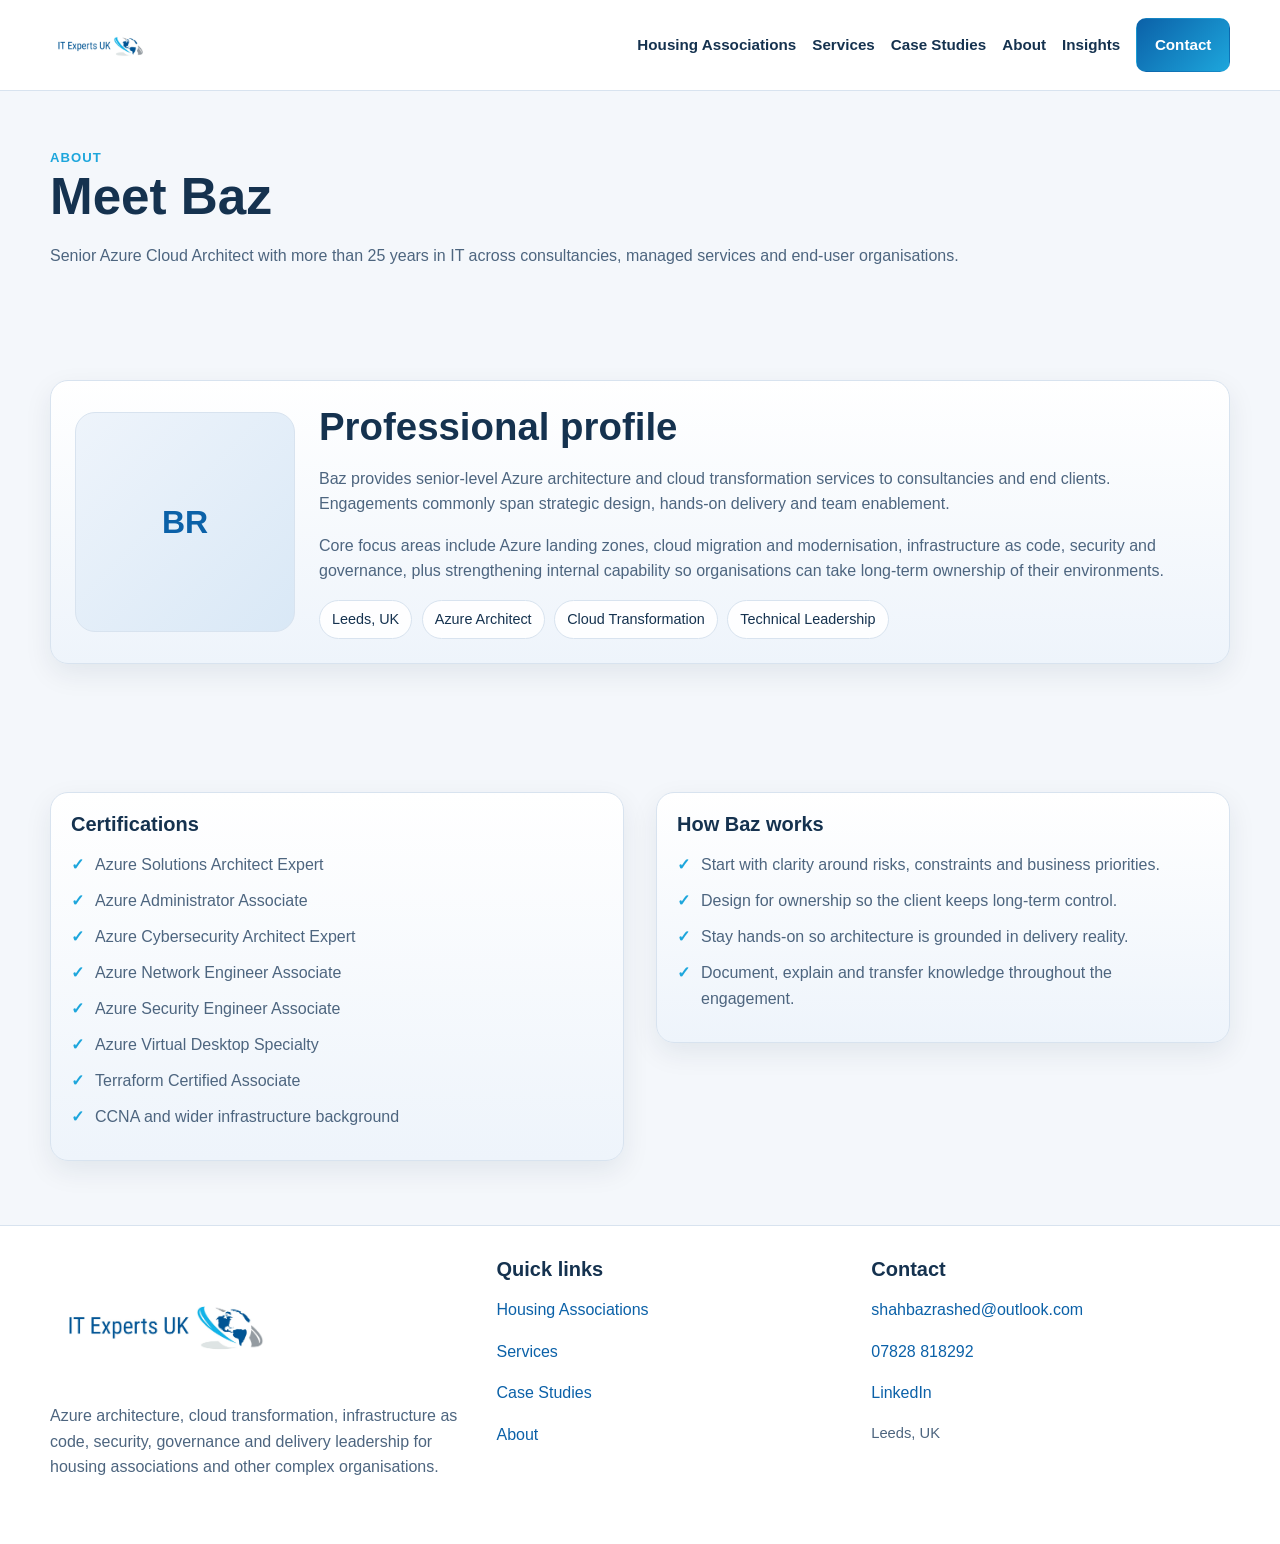
==== about.html @ 953fef05 "first commit" ====
<!DOCTYPE html><html lang="en"><head><meta charset="UTF-8"><meta name="viewport" content="width=device-width, initial-scale=1.0"><title>About | IT Experts UK Ltd</title><link rel="stylesheet" href="styles.css"></head><body>
<header class="header">
  <div class="container nav">
    <a class="logo" href="index.html" aria-label="IT Experts UK Ltd home">
      <img src="assets/logo.jpg" alt="IT Experts UK Ltd logo">
    </a>
    <nav class="nav-links">
      <a href="housing.html">Housing Associations</a>
      <a href="services.html">Services</a>
      <a href="case-studies.html">Case Studies</a>
      <a href="about.html">About</a>
      <a href="insights.html">Insights</a>
      <a href="contact.html" class="btn btn-primary">Contact</a>
    </nav>
  </div>
</header>
<section class="page-hero"><div class="container"><div class="kicker">About</div><h1>Meet Baz</h1><p>Senior Azure Cloud Architect with more than 25 years in IT across consultancies, managed services and end-user organisations.</p></div></section>
<section class="section"><div class="container profile-card"><div class="profile-wrap"><div class="profile-photo placeholder">BR</div><div><h2>Professional profile</h2><p>Baz provides senior-level Azure architecture and cloud transformation services to consultancies and end clients. Engagements commonly span strategic design, hands-on delivery and team enablement.</p><p>Core focus areas include Azure landing zones, cloud migration and modernisation, infrastructure as code, security and governance, plus strengthening internal capability so organisations can take long-term ownership of their environments.</p><div class="badges"><span class="badge">Leeds, UK</span><span class="badge">Azure Architect</span><span class="badge">Cloud Transformation</span><span class="badge">Technical Leadership</span></div></div></div></div></section>
<section class="section"><div class="container split"><div class="card"><h3>Certifications</h3><ul class="list-check"><li>Azure Solutions Architect Expert</li><li>Azure Administrator Associate</li><li>Azure Cybersecurity Architect Expert</li><li>Azure Network Engineer Associate</li><li>Azure Security Engineer Associate</li><li>Azure Virtual Desktop Specialty</li><li>Terraform Certified Associate</li><li>CCNA and wider infrastructure background</li></ul></div><div class="card"><h3>How Baz works</h3><ul class="list-check"><li>Start with clarity around risks, constraints and business priorities.</li><li>Design for ownership so the client keeps long-term control.</li><li>Stay hands-on so architecture is grounded in delivery reality.</li><li>Document, explain and transfer knowledge throughout the engagement.</li></ul></div></div></section>
<footer class="footer">
  <div class="container footer-grid">
    <div>
      <img src="assets/logo.jpg" alt="IT Experts UK Ltd logo" class="footer-logo">
      <p>Azure architecture, cloud transformation, infrastructure as code, security, governance and delivery leadership for housing associations and other complex organisations.</p>
    </div>
    <div>
      <h3>Quick links</h3>
      <p><a href="housing.html">Housing Associations</a></p>
      <p><a href="services.html">Services</a></p>
      <p><a href="case-studies.html">Case Studies</a></p>
      <p><a href="about.html">About</a></p>
    </div>
    <div>
      <h3>Contact</h3>
      <p><a href="mailto:shahbazrashed@outlook.com">shahbazrashed@outlook.com</a></p>
      <p><a href="tel:07828818292">07828 818292</a></p>
      <p><a href="https://www.linkedin.com/in/baz-it/" target="_blank" rel="noopener">LinkedIn</a></p>
      <p class="small">Leeds, UK</p>
    </div>
  </div>
</footer>
</body></html>
---- styles.css ----
:root {
  --bg: #f4f7fb;
  --panel: #ffffff;
  --panel-2: #eef4fb;
  --text: #15324f;
  --muted: #4d657f;
  --line: #d8e3ef;
  --brand: #0b61a8;
  --brand-2: #1da6dc;
  --accent: #94a0ad;
  --white: #ffffff;
  --max: 1180px;
  --shadow: 0 10px 28px rgba(15, 35, 58, .08);
}
* { box-sizing: border-box; }
html { scroll-behavior: smooth; }
body {
  margin: 0;
  font-family: Arial, Helvetica, sans-serif;
  color: var(--text);
  background: var(--bg);
  line-height: 1.6;
}
a { color: var(--brand); text-decoration: none; }
a:hover { text-decoration: underline; }
img { max-width: 100%; display: block; }
.container { width: min(var(--max), calc(100% - 2rem)); margin: 0 auto; }
.header {
  position: sticky; top: 0; z-index: 50;
  background: rgba(255,255,255,0.96);
  backdrop-filter: blur(10px);
  border-bottom: 1px solid var(--line);
}
.nav { display: flex; align-items: center; justify-content: space-between; gap: 1rem; padding: 1rem 0; }
.logo img { height: 58px; width: auto; }
.nav-links { display: flex; flex-wrap: wrap; gap: 1rem; align-items: center; }
.nav-links a { color: var(--text); font-size: .95rem; font-weight: 600; }
.btn {
  display: inline-block; padding: .85rem 1.1rem; border-radius: 10px;
  border: 1px solid transparent; font-weight: 700; transition: .2s ease;
}
.btn-primary { background: linear-gradient(135deg, var(--brand), var(--brand-2)); color: var(--white) !important; }
.btn-primary:hover { text-decoration: none; transform: translateY(-1px); }
.btn-secondary { border-color: var(--line); color: var(--text); background: #fff; }
.btn-secondary:hover { text-decoration: none; background: var(--panel-2); }
.hero { padding: 4.5rem 0 3rem; }
.hero-grid { display: grid; grid-template-columns: 1.25fr .95fr; gap: 2rem; align-items: center; }
.kicker { color: var(--brand-2); text-transform: uppercase; letter-spacing: .08em; font-size: .82rem; font-weight: 700; }
h1, h2, h3 { line-height: 1.15; margin: 0 0 1rem; }
h1 { font-size: clamp(2.2rem, 4vw, 4rem); }
h2 { font-size: clamp(1.8rem, 3vw, 2.8rem); }
h3 { font-size: 1.25rem; }
p { margin: 0 0 1rem; color: var(--muted); }
.hero-card, .card, .stat, .cta-panel, .quote, .timeline-item, .insight-card, .contact-card, .profile-card {
  background: linear-gradient(180deg, var(--panel) 0%, var(--panel-2) 100%);
  border: 1px solid var(--line);
  border-radius: 18px;
  box-shadow: var(--shadow);
}
.hero-card, .profile-card { padding: 1.5rem; }
.hero-card ul { margin: 0; padding-left: 1rem; color: var(--muted); }
.section { padding: 4rem 0; }
.section-tight { padding: 2.2rem 0; }
.grid-2 { display: grid; grid-template-columns: repeat(2, 1fr); gap: 1.25rem; }
.grid-3 { display: grid; grid-template-columns: repeat(3, 1fr); gap: 1.25rem; }
.grid-4 { display: grid; grid-template-columns: repeat(4, 1fr); gap: 1rem; }
.card, .stat, .insight-card, .contact-card, .timeline-item { padding: 1.25rem; }
.stat strong { display: block; font-size: 2rem; color: var(--brand); }
.badges { display: flex; flex-wrap: wrap; gap: .6rem; margin-top: 1rem; }
.badge {
  border: 1px solid var(--line); border-radius: 999px; padding: .45rem .75rem;
  color: var(--text); background: rgba(255,255,255,.9); font-size: .9rem;
}
.list-check { list-style: none; padding: 0; margin: 0; }
.list-check li { padding-left: 1.5rem; position: relative; margin: .65rem 0; color: var(--muted); }
.list-check li::before {
  content: "✓"; position: absolute; left: 0; top: 0; color: var(--brand-2); font-weight: 700;
}
.split { display: grid; grid-template-columns: 1fr 1fr; gap: 2rem; align-items: start; }
.cta-panel { padding: 2rem; }
.footer { border-top: 1px solid var(--line); padding: 2rem 0 3rem; background: #fff; }
.footer-grid { display: grid; grid-template-columns: 1.2fr 1fr 1fr; gap: 1rem; align-items:start; }
.footer-logo { max-width: 220px; margin-bottom: .75rem; }
.small { font-size: .92rem; color: var(--muted); }
.page-hero { padding: 3.5rem 0 2rem; }
.table-like { width: 100%; border-collapse: collapse; }
.table-like th, .table-like td { padding: .9rem; border-bottom: 1px solid var(--line); text-align: left; color: var(--muted); vertical-align: top; }
.table-like th { color: var(--text); }
.timeline { display: grid; gap: 1rem; }
.quote { padding: 1.5rem; font-size: 1.05rem; }
.callout { border-left: 4px solid var(--brand-2); padding-left: 1rem; }
.hero-actions { display: flex; flex-wrap: wrap; gap: .8rem; margin-top: 1rem; }
.note { color: var(--brand); font-weight: 700; }
.hero-logo-card { display:flex; align-items:center; justify-content:center; padding:1rem; }
.hero-logo-card img { width: 100%; border-radius: 18px; }
.profile-wrap { display:grid; grid-template-columns: 220px 1fr; gap: 1.5rem; align-items: center; }
.profile-photo {
  width: 220px; height: 220px; border-radius: 20px; object-fit: cover; border: 1px solid var(--line); background: linear-gradient(135deg,#eef4fb,#d9e8f6);
}
.profile-photo.placeholder { display:grid; place-items:center; color:var(--brand); font-size:2rem; font-weight:700; }
.contact-actions { display:flex; flex-wrap:wrap; gap:.8rem; margin-top:1rem; }
@media (max-width: 960px) {
  .hero-grid, .grid-4, .grid-3, .grid-2, .split, .footer-grid, .profile-wrap { grid-template-columns: 1fr; }
  .nav { align-items: flex-start; flex-direction: column; }
  .logo img { height: 50px; }
}
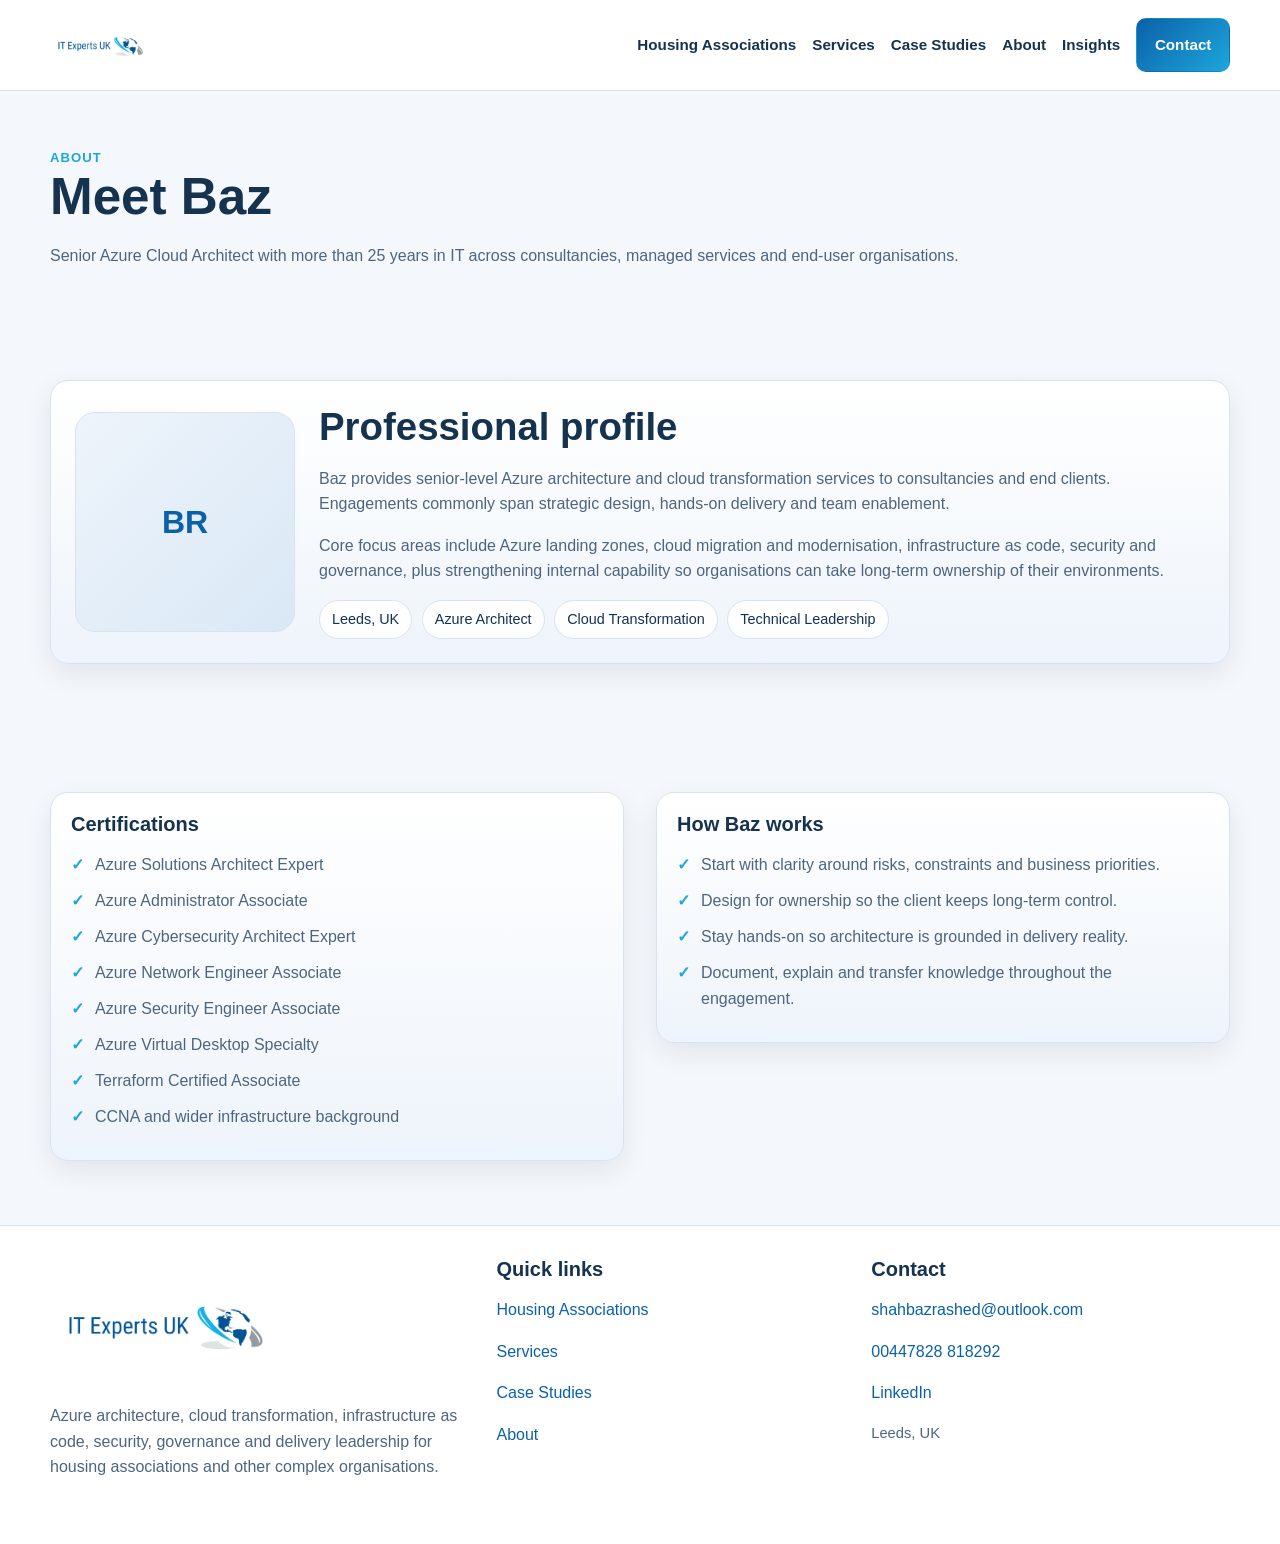
==== commit a0189329: "updated mobile number" ====
--- a/about.html
+++ b/about.html
@@ -33,7 +33,7 @@
     <div>
       <h3>Contact</h3>
       <p><a href="mailto:shahbazrashed@outlook.com">shahbazrashed@outlook.com</a></p>
-      <p><a href="tel:07828818292">07828 818292</a></p>
+      <p><a href="tel:00447828818292">00447828 818292</a></p>
       <p><a href="https://www.linkedin.com/in/baz-it/" target="_blank" rel="noopener">LinkedIn</a></p>
       <p class="small">Leeds, UK</p>
     </div>
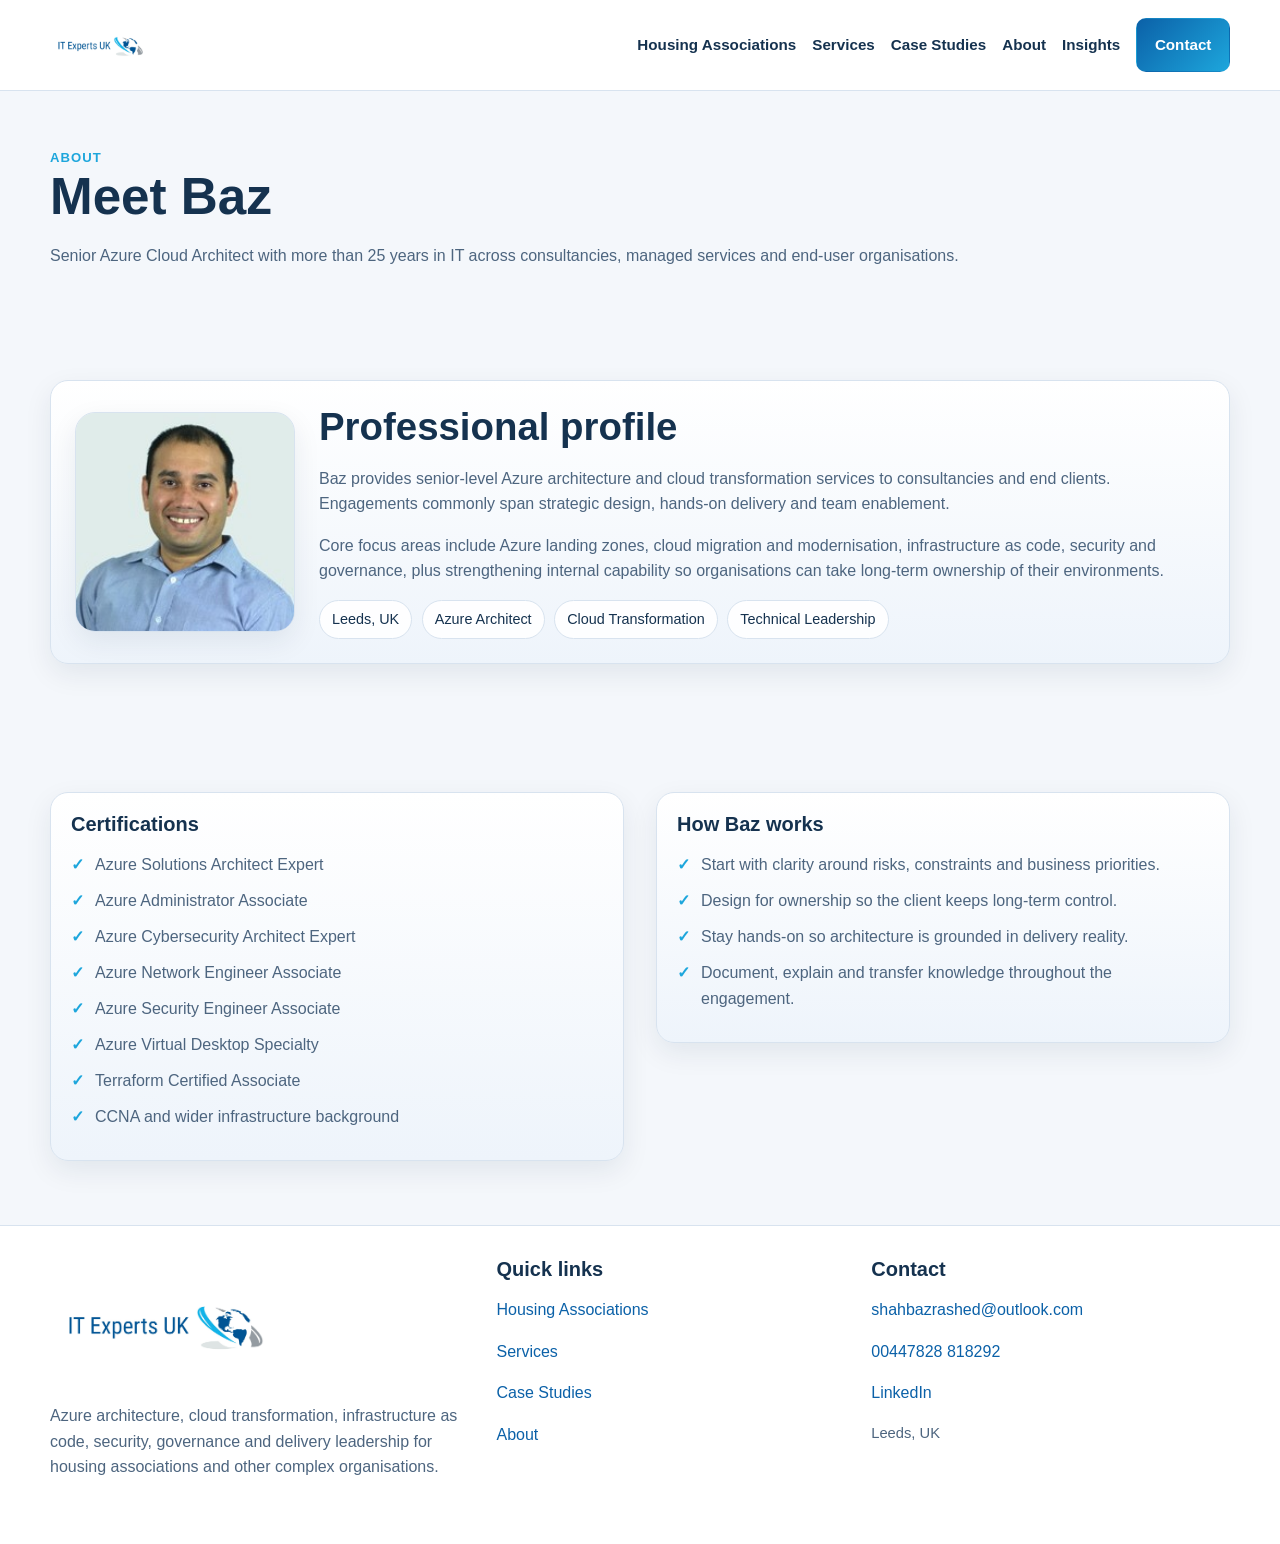
==== commit a9eceaa3: "updated css and about" ====
--- a/about.html
+++ b/about.html
@@ -1,4 +1,12 @@
-<!DOCTYPE html><html lang="en"><head><meta charset="UTF-8"><meta name="viewport" content="width=device-width, initial-scale=1.0"><title>About | IT Experts UK Ltd</title><link rel="stylesheet" href="styles.css"></head><body>
+<!DOCTYPE html>
+<html lang="en">
+<head>
+  <meta charset="UTF-8">
+  <meta name="viewport" content="width=device-width, initial-scale=1.0">
+  <title>About | IT Experts UK Ltd</title>
+  <link rel="stylesheet" href="styles.css">
+</head>
+<body>
 <header class="header">
   <div class="container nav">
     <a class="logo" href="index.html" aria-label="IT Experts UK Ltd home">
@@ -14,9 +22,63 @@
     </nav>
   </div>
 </header>
-<section class="page-hero"><div class="container"><div class="kicker">About</div><h1>Meet Baz</h1><p>Senior Azure Cloud Architect with more than 25 years in IT across consultancies, managed services and end-user organisations.</p></div></section>
-<section class="section"><div class="container profile-card"><div class="profile-wrap"><div class="profile-photo placeholder">BR</div><div><h2>Professional profile</h2><p>Baz provides senior-level Azure architecture and cloud transformation services to consultancies and end clients. Engagements commonly span strategic design, hands-on delivery and team enablement.</p><p>Core focus areas include Azure landing zones, cloud migration and modernisation, infrastructure as code, security and governance, plus strengthening internal capability so organisations can take long-term ownership of their environments.</p><div class="badges"><span class="badge">Leeds, UK</span><span class="badge">Azure Architect</span><span class="badge">Cloud Transformation</span><span class="badge">Technical Leadership</span></div></div></div></div></section>
-<section class="section"><div class="container split"><div class="card"><h3>Certifications</h3><ul class="list-check"><li>Azure Solutions Architect Expert</li><li>Azure Administrator Associate</li><li>Azure Cybersecurity Architect Expert</li><li>Azure Network Engineer Associate</li><li>Azure Security Engineer Associate</li><li>Azure Virtual Desktop Specialty</li><li>Terraform Certified Associate</li><li>CCNA and wider infrastructure background</li></ul></div><div class="card"><h3>How Baz works</h3><ul class="list-check"><li>Start with clarity around risks, constraints and business priorities.</li><li>Design for ownership so the client keeps long-term control.</li><li>Stay hands-on so architecture is grounded in delivery reality.</li><li>Document, explain and transfer knowledge throughout the engagement.</li></ul></div></div></section>
+
+<section class="page-hero">
+  <div class="container">
+    <div class="kicker">About</div>
+    <h1>Meet Baz</h1>
+    <p>Senior Azure Cloud Architect with more than 25 years in IT across consultancies, managed services and end-user organisations.</p>
+  </div>
+</section>
+
+<section class="section">
+  <div class="container profile-card">
+    <div class="profile-wrap">
+      <div class="profile-photo">
+        <img src="assets/baz.jpeg" alt="Baz - Senior Azure Cloud Architect">
+      </div>
+      <div>
+        <h2>Professional profile</h2>
+        <p>Baz provides senior-level Azure architecture and cloud transformation services to consultancies and end clients. Engagements commonly span strategic design, hands-on delivery and team enablement.</p>
+        <p>Core focus areas include Azure landing zones, cloud migration and modernisation, infrastructure as code, security and governance, plus strengthening internal capability so organisations can take long-term ownership of their environments.</p>
+        <div class="badges">
+          <span class="badge">Leeds, UK</span>
+          <span class="badge">Azure Architect</span>
+          <span class="badge">Cloud Transformation</span>
+          <span class="badge">Technical Leadership</span>
+        </div>
+      </div>
+    </div>
+  </div>
+</section>
+
+<section class="section">
+  <div class="container split">
+    <div class="card">
+      <h3>Certifications</h3>
+      <ul class="list-check">
+        <li>Azure Solutions Architect Expert</li>
+        <li>Azure Administrator Associate</li>
+        <li>Azure Cybersecurity Architect Expert</li>
+        <li>Azure Network Engineer Associate</li>
+        <li>Azure Security Engineer Associate</li>
+        <li>Azure Virtual Desktop Specialty</li>
+        <li>Terraform Certified Associate</li>
+        <li>CCNA and wider infrastructure background</li>
+      </ul>
+    </div>
+    <div class="card">
+      <h3>How Baz works</h3>
+      <ul class="list-check">
+        <li>Start with clarity around risks, constraints and business priorities.</li>
+        <li>Design for ownership so the client keeps long-term control.</li>
+        <li>Stay hands-on so architecture is grounded in delivery reality.</li>
+        <li>Document, explain and transfer knowledge throughout the engagement.</li>
+      </ul>
+    </div>
+  </div>
+</section>
+
 <footer class="footer">
   <div class="container footer-grid">
     <div>
@@ -39,4 +101,5 @@
     </div>
   </div>
 </footer>
-</body></html>+</body>
+</html>
--- a/styles.css
+++ b/styles.css
@@ -1,4 +1,3 @@
-
 :root {
   --bg: #f4f7fb;
   --panel: #ffffff;
@@ -13,8 +12,11 @@
   --max: 1180px;
   --shadow: 0 10px 28px rgba(15, 35, 58, .08);
 }
+
 * { box-sizing: border-box; }
+
 html { scroll-behavior: smooth; }
+
 body {
   margin: 0;
   font-family: Arial, Helvetica, sans-serif;
@@ -22,86 +24,349 @@
   background: var(--bg);
   line-height: 1.6;
 }
+
 a { color: var(--brand); text-decoration: none; }
 a:hover { text-decoration: underline; }
+
 img { max-width: 100%; display: block; }
+
 .container { width: min(var(--max), calc(100% - 2rem)); margin: 0 auto; }
+
 .header {
-  position: sticky; top: 0; z-index: 50;
+  position: sticky;
+  top: 0;
+  z-index: 50;
   background: rgba(255,255,255,0.96);
   backdrop-filter: blur(10px);
   border-bottom: 1px solid var(--line);
 }
-.nav { display: flex; align-items: center; justify-content: space-between; gap: 1rem; padding: 1rem 0; }
+
+.nav {
+  display: flex;
+  align-items: center;
+  justify-content: space-between;
+  gap: 1rem;
+  padding: 1rem 0;
+}
+
 .logo img { height: 58px; width: auto; }
-.nav-links { display: flex; flex-wrap: wrap; gap: 1rem; align-items: center; }
-.nav-links a { color: var(--text); font-size: .95rem; font-weight: 600; }
+
+.nav-links {
+  display: flex;
+  flex-wrap: wrap;
+  gap: 1rem;
+  align-items: center;
+}
+
+.nav-links a {
+  color: var(--text);
+  font-size: .95rem;
+  font-weight: 600;
+}
+
 .btn {
-  display: inline-block; padding: .85rem 1.1rem; border-radius: 10px;
-  border: 1px solid transparent; font-weight: 700; transition: .2s ease;
-}
-.btn-primary { background: linear-gradient(135deg, var(--brand), var(--brand-2)); color: var(--white) !important; }
-.btn-primary:hover { text-decoration: none; transform: translateY(-1px); }
-.btn-secondary { border-color: var(--line); color: var(--text); background: #fff; }
-.btn-secondary:hover { text-decoration: none; background: var(--panel-2); }
+  display: inline-block;
+  padding: .85rem 1.1rem;
+  border-radius: 10px;
+  border: 1px solid transparent;
+  font-weight: 700;
+  transition: .2s ease;
+}
+
+.btn-primary {
+  background: linear-gradient(135deg, var(--brand), var(--brand-2));
+  color: var(--white) !important;
+}
+
+.btn-primary:hover {
+  text-decoration: none;
+  transform: translateY(-1px);
+}
+
+.btn-secondary {
+  border-color: var(--line);
+  color: var(--text);
+  background: #fff;
+}
+
+.btn-secondary:hover {
+  text-decoration: none;
+  background: var(--panel-2);
+}
+
 .hero { padding: 4.5rem 0 3rem; }
-.hero-grid { display: grid; grid-template-columns: 1.25fr .95fr; gap: 2rem; align-items: center; }
-.kicker { color: var(--brand-2); text-transform: uppercase; letter-spacing: .08em; font-size: .82rem; font-weight: 700; }
-h1, h2, h3 { line-height: 1.15; margin: 0 0 1rem; }
+
+.hero-grid {
+  display: grid;
+  grid-template-columns: 1.25fr .95fr;
+  gap: 2rem;
+  align-items: center;
+}
+
+.kicker {
+  color: var(--brand-2);
+  text-transform: uppercase;
+  letter-spacing: .08em;
+  font-size: .82rem;
+  font-weight: 700;
+}
+
+h1, h2, h3 {
+  line-height: 1.15;
+  margin: 0 0 1rem;
+}
+
 h1 { font-size: clamp(2.2rem, 4vw, 4rem); }
 h2 { font-size: clamp(1.8rem, 3vw, 2.8rem); }
 h3 { font-size: 1.25rem; }
-p { margin: 0 0 1rem; color: var(--muted); }
-.hero-card, .card, .stat, .cta-panel, .quote, .timeline-item, .insight-card, .contact-card, .profile-card {
+
+p {
+  margin: 0 0 1rem;
+  color: var(--muted);
+}
+
+.hero-card,
+.card,
+.stat,
+.cta-panel,
+.quote,
+.timeline-item,
+.insight-card,
+.contact-card,
+.profile-card {
   background: linear-gradient(180deg, var(--panel) 0%, var(--panel-2) 100%);
   border: 1px solid var(--line);
   border-radius: 18px;
   box-shadow: var(--shadow);
 }
-.hero-card, .profile-card { padding: 1.5rem; }
-.hero-card ul { margin: 0; padding-left: 1rem; color: var(--muted); }
+
+.hero-card,
+.profile-card {
+  padding: 1.5rem;
+}
+
+.hero-card ul {
+  margin: 0;
+  padding-left: 1rem;
+  color: var(--muted);
+}
+
 .section { padding: 4rem 0; }
 .section-tight { padding: 2.2rem 0; }
-.grid-2 { display: grid; grid-template-columns: repeat(2, 1fr); gap: 1.25rem; }
-.grid-3 { display: grid; grid-template-columns: repeat(3, 1fr); gap: 1.25rem; }
-.grid-4 { display: grid; grid-template-columns: repeat(4, 1fr); gap: 1rem; }
-.card, .stat, .insight-card, .contact-card, .timeline-item { padding: 1.25rem; }
-.stat strong { display: block; font-size: 2rem; color: var(--brand); }
-.badges { display: flex; flex-wrap: wrap; gap: .6rem; margin-top: 1rem; }
+
+.grid-2 {
+  display: grid;
+  grid-template-columns: repeat(2, 1fr);
+  gap: 1.25rem;
+}
+
+.grid-3 {
+  display: grid;
+  grid-template-columns: repeat(3, 1fr);
+  gap: 1.25rem;
+}
+
+.grid-4 {
+  display: grid;
+  grid-template-columns: repeat(4, 1fr);
+  gap: 1rem;
+}
+
+.card,
+.stat,
+.insight-card,
+.contact-card,
+.timeline-item {
+  padding: 1.25rem;
+}
+
+.stat strong {
+  display: block;
+  font-size: 2rem;
+  color: var(--brand);
+}
+
+.badges {
+  display: flex;
+  flex-wrap: wrap;
+  gap: .6rem;
+  margin-top: 1rem;
+}
+
 .badge {
-  border: 1px solid var(--line); border-radius: 999px; padding: .45rem .75rem;
-  color: var(--text); background: rgba(255,255,255,.9); font-size: .9rem;
-}
-.list-check { list-style: none; padding: 0; margin: 0; }
-.list-check li { padding-left: 1.5rem; position: relative; margin: .65rem 0; color: var(--muted); }
+  border: 1px solid var(--line);
+  border-radius: 999px;
+  padding: .45rem .75rem;
+  color: var(--text);
+  background: rgba(255,255,255,.9);
+  font-size: .9rem;
+}
+
+.list-check {
+  list-style: none;
+  padding: 0;
+  margin: 0;
+}
+
+.list-check li {
+  padding-left: 1.5rem;
+  position: relative;
+  margin: .65rem 0;
+  color: var(--muted);
+}
+
 .list-check li::before {
-  content: "✓"; position: absolute; left: 0; top: 0; color: var(--brand-2); font-weight: 700;
-}
-.split { display: grid; grid-template-columns: 1fr 1fr; gap: 2rem; align-items: start; }
+  content: "✓";
+  position: absolute;
+  left: 0;
+  top: 0;
+  color: var(--brand-2);
+  font-weight: 700;
+}
+
+.split {
+  display: grid;
+  grid-template-columns: 1fr 1fr;
+  gap: 2rem;
+  align-items: start;
+}
+
 .cta-panel { padding: 2rem; }
-.footer { border-top: 1px solid var(--line); padding: 2rem 0 3rem; background: #fff; }
-.footer-grid { display: grid; grid-template-columns: 1.2fr 1fr 1fr; gap: 1rem; align-items:start; }
-.footer-logo { max-width: 220px; margin-bottom: .75rem; }
-.small { font-size: .92rem; color: var(--muted); }
+
+.footer {
+  border-top: 1px solid var(--line);
+  padding: 2rem 0 3rem;
+  background: #fff;
+}
+
+.footer-grid {
+  display: grid;
+  grid-template-columns: 1.2fr 1fr 1fr;
+  gap: 1rem;
+  align-items: start;
+}
+
+.footer-logo {
+  max-width: 220px;
+  margin-bottom: .75rem;
+}
+
+.small {
+  font-size: .92rem;
+  color: var(--muted);
+}
+
 .page-hero { padding: 3.5rem 0 2rem; }
+
 .table-like { width: 100%; border-collapse: collapse; }
-.table-like th, .table-like td { padding: .9rem; border-bottom: 1px solid var(--line); text-align: left; color: var(--muted); vertical-align: top; }
+
+.table-like th,
+.table-like td {
+  padding: .9rem;
+  border-bottom: 1px solid var(--line);
+  text-align: left;
+  color: var(--muted);
+  vertical-align: top;
+}
+
 .table-like th { color: var(--text); }
+
 .timeline { display: grid; gap: 1rem; }
-.quote { padding: 1.5rem; font-size: 1.05rem; }
-.callout { border-left: 4px solid var(--brand-2); padding-left: 1rem; }
-.hero-actions { display: flex; flex-wrap: wrap; gap: .8rem; margin-top: 1rem; }
-.note { color: var(--brand); font-weight: 700; }
-.hero-logo-card { display:flex; align-items:center; justify-content:center; padding:1rem; }
-.hero-logo-card img { width: 100%; border-radius: 18px; }
-.profile-wrap { display:grid; grid-template-columns: 220px 1fr; gap: 1.5rem; align-items: center; }
+
+.quote {
+  padding: 1.5rem;
+  font-size: 1.05rem;
+}
+
+.callout {
+  border-left: 4px solid var(--brand-2);
+  padding-left: 1rem;
+}
+
+.hero-actions {
+  display: flex;
+  flex-wrap: wrap;
+  gap: .8rem;
+  margin-top: 1rem;
+}
+
+.note {
+  color: var(--brand);
+  font-weight: 700;
+}
+
+.hero-logo-card {
+  display: flex;
+  align-items: center;
+  justify-content: center;
+  padding: 1rem;
+}
+
+.hero-logo-card img {
+  width: 100%;
+  border-radius: 18px;
+}
+
+.profile-wrap {
+  display: grid;
+  grid-template-columns: 220px 1fr;
+  gap: 1.5rem;
+  align-items: center;
+}
+
 .profile-photo {
-  width: 220px; height: 220px; border-radius: 20px; object-fit: cover; border: 1px solid var(--line); background: linear-gradient(135deg,#eef4fb,#d9e8f6);
-}
-.profile-photo.placeholder { display:grid; place-items:center; color:var(--brand); font-size:2rem; font-weight:700; }
-.contact-actions { display:flex; flex-wrap:wrap; gap:.8rem; margin-top:1rem; }
+  width: 220px;
+  height: 220px;
+  border-radius: 20px;
+  overflow: hidden;
+  border: 1px solid var(--line);
+  background: linear-gradient(135deg, #eef4fb, #d9e8f6);
+  box-shadow: var(--shadow);
+}
+
+.profile-photo img {
+  width: 100%;
+  height: 100%;
+  object-fit: cover;
+  object-position: center top;
+}
+
+.profile-photo.placeholder {
+  display: grid;
+  place-items: center;
+  color: var(--brand);
+  font-size: 2rem;
+  font-weight: 700;
+}
+
+.contact-actions {
+  display: flex;
+  flex-wrap: wrap;
+  gap: .8rem;
+  margin-top: 1rem;
+}
+
 @media (max-width: 960px) {
-  .hero-grid, .grid-4, .grid-3, .grid-2, .split, .footer-grid, .profile-wrap { grid-template-columns: 1fr; }
-  .nav { align-items: flex-start; flex-direction: column; }
+  .hero-grid,
+  .grid-4,
+  .grid-3,
+  .grid-2,
+  .split,
+  .footer-grid,
+  .profile-wrap {
+    grid-template-columns: 1fr;
+  }
+
+  .nav {
+    align-items: flex-start;
+    flex-direction: column;
+  }
+
   .logo img { height: 50px; }
-}
+
+  .profile-photo {
+    width: 220px;
+    height: 220px;
+    margin: 0 auto;
+  }
+}
